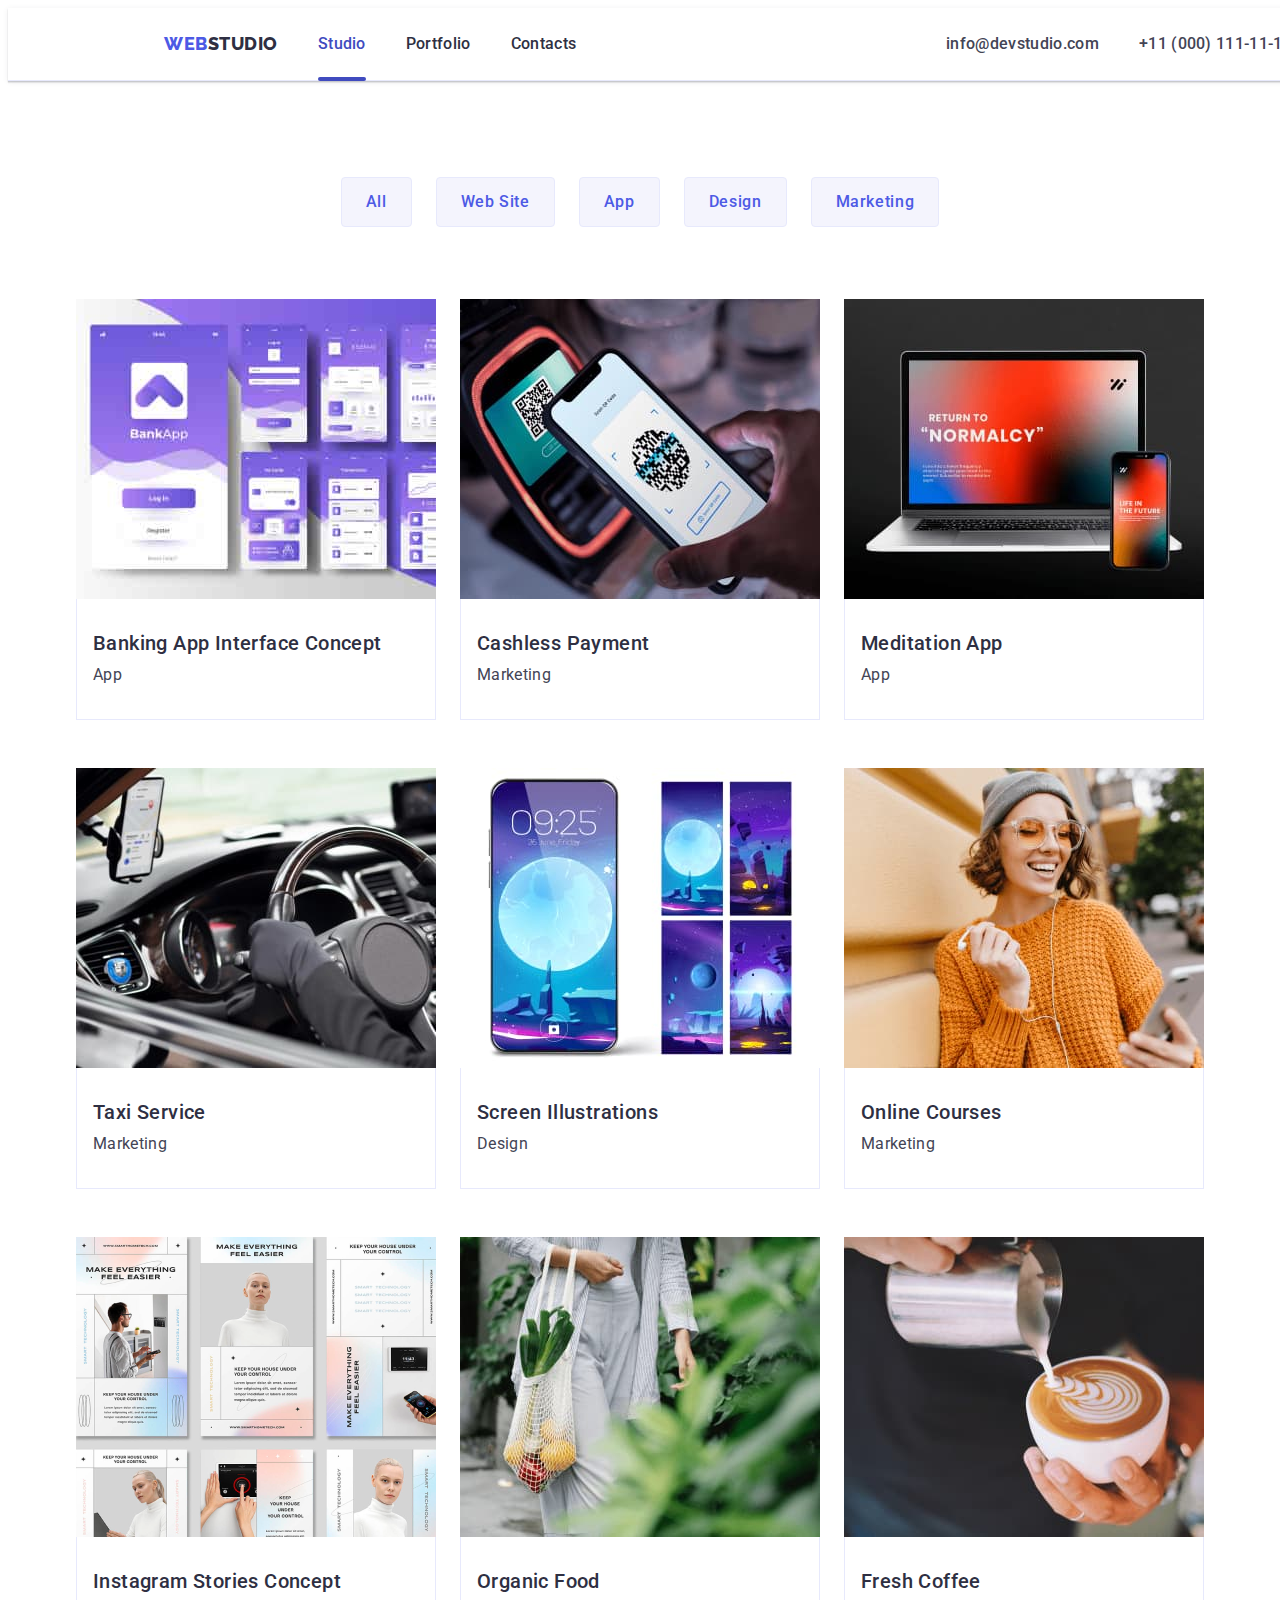
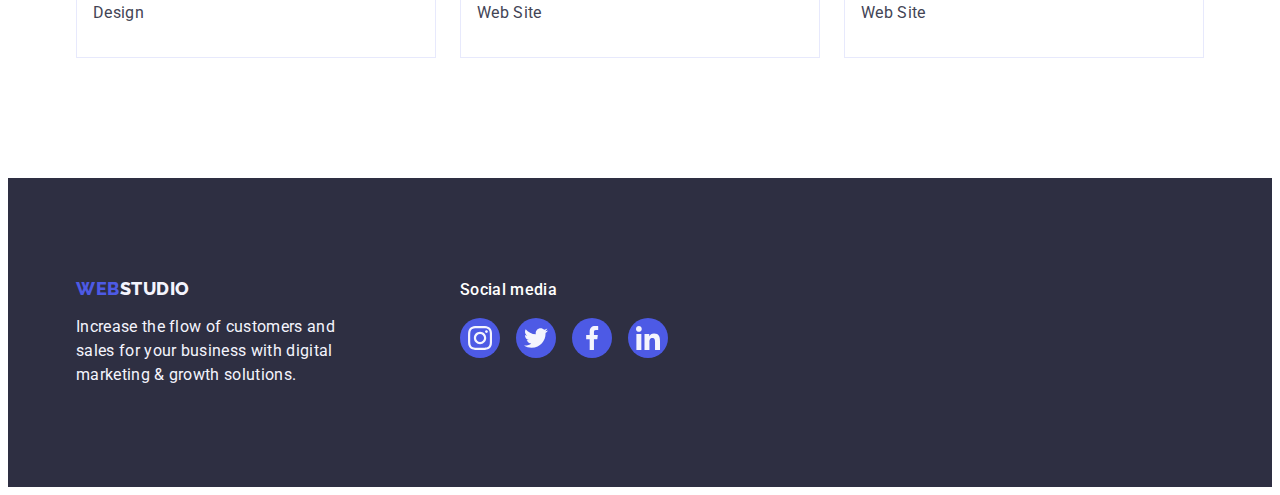
==== portfolio.html @ 6a7ecd93 "Initial commit" ====
<!-- @format -->

<!DOCTYPE html>
<html lang="en">
  <head>
    <meta charset="UTF-8" />
    <meta name="viewport" content="width=device-width, initial-scale=1.0" />
    <title>WEBSTUDIO</title>

    <link rel="preconnect" href="https://fonts.googleapis.com" />
    <link rel="preconnect" href="https://fonts.gstatic.com" crossorigin />
    <link
      href="https://fonts.googleapis.com/css2?family=Raleway:wght@700&family=Roboto:wght@400;500;700;900&display=swap"
      rel="stylesheet"
    />

    <link rel="stylesheet" href="./css/styles.css" />
  </head>

  <body class="project">
    <header class="top-head">
      <!-- LOGO -->
      <div class="topdiv container">
        <nav class="navig">
          <a class="logo link first-logo" href="./index.html">
            Web<span class="logo-studio-dark">Studio</span>
          </a>

          <ul class="list top-line">
            <li>
              <a class="index link top cls-link abs-link" href="./index.html"
                >Studio</a
              >
            </li>
            <li>
              <a class="index link top cls-link" href="./portfolio.html"
                >Portfolio</a
              >
            </li>
            <li><a class="index link top cls-link" href="">Contacts</a></li>
          </ul>
        </nav>
        <address class="add">
          <ul class="list top-line">
            <li>
              <a
                class="contact link top cls-link"
                href="mailto:info@devstudio.com"
                >info@devstudio.com</a
              >
            </li>
            <li>
              <a class="contact link top cls-link" href="tel:+110001111111"
                >+11 (000) 111-11-11</a
              >
            </li>
          </ul>
        </address>
      </div>
    </header>

    <!-- FILTERS -->
    <main>
      <section class="section portf-section">
        <div class="container">
          <h1 class="visually-hidden">EXPLORE US</h1>
          <ul class="list main-list">
            <li>
              <button class="firstbtn main-btn btn-all btn-menu" type="button">
                All
              </button>
            </li>
            <li>
              <button class="firstbtn main-btn btn-all btn-menu" type="button">
                Web Site
              </button>
            </li>
            <li>
              <button class="firstbtn main-btn btn-all btn-menu" type="button">
                App
              </button>
            </li>
            <li>
              <button class="firstbtn main-btn btn-all btn-menu" type="button">
                Design
              </button>
            </li>
            <li>
              <button class="firstbtn main-btn btn-all btn-menu" type="button">
                Marketing
              </button>
            </li>
          </ul>

          <!-- ROW1 -->

          <ul class="list card-list">
            <li class="card-element">
              <a href="" class="link portf-link">
                <div class="card-container">
                  <img
                    src="./images/img4.jpg"
                    alt="Banking Interface"
                    width="360"
                  />
                  <p class="app-storage">
                    14 Stylish and User-Friendly App Design Concepts · Task
                    Manager App · Calorie Tracker App · Exotic Fruit Ecommerce
                    App · Cloud Storage App
                  </p>
                </div>
                <div class="app">
                  <h2 class="titlefour card-title">
                    Banking App Interface Concept
                  </h2>
                  <p class="firsttitle">App</p>
                </div>
              </a>
            </li>
            <li class="card-element">
              <a href="" class="link portf-link">
                <div class="card-container">
                  <img src="./images/img5.jpg" alt="Payment" width="360" />
                  <p class="app-storage">
                    14 Stylish and User-Friendly App Design Concepts · Task
                    Manager App · Calorie Tracker App · Exotic Fruit Ecommerce
                    App · Cloud Storage App
                  </p>
                </div>
                <div class="app">
                  <h2 class="titlefour card-title">Cashless Payment</h2>
                  <p class="firsttitle">Marketing</p>
                </div>
              </a>
            </li>
            <li class="card-element">
              <a href="" class="link portf-link">
                <div class="card-container">
                  <img src="./images/img6.jpg" alt="App" width="360" />
                  <p class="app-storage">
                    14 Stylish and User-Friendly App Design Concepts · Task
                    Manager App · Calorie Tracker App · Exotic Fruit Ecommerce
                    App · Cloud Storage App
                  </p>
                </div>
                <div class="app">
                  <h2 class="titlefour card-title">Meditation App</h2>
                  <p class="firsttitle">App</p>
                </div>
              </a>
            </li>

            <!-- ROW2 -->

            <li class="card-element">
              <a href="" class="link portf-link">
                <div class="card-container">
                  <img src="./images/img7.jpg" alt="Taxi" width="360" />
                  <p class="app-storage">
                    14 Stylish and User-Friendly App Design Concepts · Task
                    Manager App · Calorie Tracker App · Exotic Fruit Ecommerce
                    App · Cloud Storage App
                  </p>
                </div>
                <div class="app">
                  <h2 class="titlefour card-title">Taxi Service</h2>
                  <p class="firsttitle">Marketing</p>
                </div>
              </a>
            </li>
            <li class="card-element">
              <a href="" class="link portf-link">
                <div class="card-container">
                  <img src="./images/img9.jpg" alt="Phone Screen" width="360" />
                  <p class="app-storage">
                    14 Stylish and User-Friendly App Design Concepts · Task
                    Manager App · Calorie Tracker App · Exotic Fruit Ecommerce
                    App · Cloud Storage App
                  </p>
                </div>
                <div class="app">
                  <h2 class="titlefour card-title">Screen Illustrations</h2>
                  <p class="firsttitle">Design</p>
                </div>
              </a>
            </li>
            <li class="card-element">
              <a href="" class="link portf-link">
                <div class="card-container">
                  <img
                    src="./images/img10.jpg"
                    alt="Online Courses"
                    width="360"
                  />
                  <p class="app-storage">
                    14 Stylish and User-Friendly App Design Concepts · Task
                    Manager App · Calorie Tracker App · Exotic Fruit Ecommerce
                    App · Cloud Storage App
                  </p>
                </div>

                <div class="app">
                  <h2 class="titlefour card-title">Online Courses</h2>
                  <p class="firsttitle">Marketing</p>
                </div>
              </a>
            </li>

            <!-- ROW3 -->

            <li class="card-element">
              <a href="" class="link portf-link">
                <div class="card-container">
                  <img
                    src="./images/img14.jpg"
                    alt="Instagram Stories"
                    width="360"
                  />
                  <p class="app-storage">
                    14 Stylish and User-Friendly App Design Concepts · Task
                    Manager App · Calorie Tracker App · Exotic Fruit Ecommerce
                    App · Cloud Storage App
                  </p>
                </div>
                <div class="app">
                  <h2 class="titlefour card-title">
                    Instagram Stories Concept
                  </h2>
                  <p class="firsttitle">Design</p>
                </div>
              </a>
            </li>
            <li class="card-element">
              <a href="" class="link portf-link">
                <div class="card-container">
                  <img
                    src="./images/img12.jpg"
                    alt="Organic Food"
                    width="360"
                  />
                  <p class="app-storage">
                    14 Stylish and User-Friendly App Design Concepts · Task
                    Manager App · Calorie Tracker App · Exotic Fruit Ecommerce
                    App · Cloud Storage App
                  </p>
                </div>
                <div class="app">
                  <h2 class="titlefour card-title">Organic Food</h2>
                  <p class="firsttitle">Web Site</p>
                </div>
              </a>
            </li>
            <li class="card-element">
              <a href="" class="link portf-link">
                <div class="card-container">
                  <img src="./images/img13.jpg" alt="Coffee" width="360" />
                  <p class="app-storage">
                    14 Stylish and User-Friendly App Design Concepts · Task
                    Manager App · Calorie Tracker App · Exotic Fruit Ecommerce
                    App · Cloud Storage App
                  </p>
                </div>
                <div class="app">
                  <h2 class="titlefour card-title">Fresh Coffee</h2>
                  <p class="firsttitle">Web Site</p>
                </div>
              </a>
            </li>
          </ul>
        </div>
      </section>
    </main>

    <footer class="lastpart">
      <div class="foot-div container">
        <div class="footer-div-logo">
          <a class="logo link logo-st" href="./index.html">
            Web<span class="logoc">Studio</span>
          </a>
          <p class="description last-description">
            Increase the flow of customers and sales for your business with
            digital marketing & growth solutions.
          </p>
        </div>

        <div class="soc-media-div">
          <p class="scp">Social media</p>
          <ul class="ul-div-class">
            <li class="last-element-div">
              <a href="" class="last-link">
                <svg width="24" height="24" class="firstredsocial">
                  <use href="./images/icons.svg#instagram"></use>
                </svg>
              </a>
            </li>

            <li class="last-element-div">
              <a href="" class="last-link">
                <svg width="24" height="24" class="firstredsocial">
                  <use href="./images/icons.svg#twitter"></use>
                </svg>
              </a>
            </li>

            <li class="last-element-div">
              <a href="" class="last-link">
                <svg width="24" height="24" class="firstredsocial">
                  <use href="./images/icons.svg#facebook"></use>
                </svg>
              </a>
            </li>

            <li class="last-element-div">
              <a href="" class="last-link">
                <svg width="24" height="24" class="firstredsocial">
                  <use href="./images/icons.svg#linkedin"></use>
                </svg>
              </a>
            </li>
          </ul>
        </div>
      </div>
    </footer>
  </body>
</html>
---- css/styles.css ----
*,
*::before,
*::after {
    box-sizing: border-box;
}


body {
    font-family: "Roboto", sans-serif;
    color: #434455;
    background-color: var(--brand-color);
}

p {
    margin: 0;
}

h2 {
    margin: 0;
}

div {

    display: block;
}

ul {

    padding: 0%;
    margin: 0;
}
.navig {
    display: flex;
    margin: 0px;
    padding: 0px;
    align-items: center;
    gap: 40px;

}

.cls-link {

    color:#2e2f42;
    text-decoration: none;
    font-size: 16px;
    font-weight: 500;
    line-height: 1.5em;
    transition: color 250ms cubic-bezier(0.4, 0, 0.2, 1);
    

}

.cls-link:hover,
.cls-link:focus {
    color:#404bbf;
}


.cls-link {

    display:inline-block;
    padding: 24px 0;
}
.topdiv {

    display: flex;
    justify-content: space-between;

}

.first-button {
    display: block;
    align-items: center;
    gap: 10px;
    min-width: 169px;
    height: 56px;
    border: none;
    background-color: var(--button-color);
    border-radius: 4px;
    cursor: pointer;
    margin: 0 auto;
    transition: background-color 250ms cubic-bezier(0.4, 0, 0.2, 1);
}

.top-head {
    border-bottom: 1px solid #e7e9fc;

    box-shadow: 0px 2px 1px rgba(46, 47, 66, 0.08),
        0px 1px 1px rgba(46, 47, 66, 0.16),
        0px 1px 6px rgba(46, 47, 66, 0.08);
    width: 1440px;
    flex-shrink: 0;
}

.top-line {
    display: flex;
    justify-content: space-between;
    gap: 40px;
}

img {
    display: block;
}

:root {
    --brand-color: #FFFFFFFF;
    --blue: #4d5ae5;
    --dark-blue: #2e2f42;
    --more-blue: #434455;
    --light-color: #F4F4FD;
    --button-color: #4d5ae5;
    --main-button: #e7e9fc;
    --link-color: #8e8f99;
}

.container {

    width: 1158px;
    margin: 0 auto;
    padding: 0 15px;

}



.logo {
    font-family: "Raleway", sans-serif;
    font-weight: 800;
    font-size: 18px;
    line-height: 1.17;
    letter-spacing: 0.03em;
    text-transform: uppercase;
    color: var(--blue);


}


.link {
    text-decoration: none;
    display: block;
    
}

.link:hover {
    box-shadow: 0px 1px 6px rgba(46, 47, 66, 0.08), 0px 1px 1px rgba(46, 47, 66, 0.16), 0px 2px 1px rgba(46, 47, 66, 0.08);
}

.link:focus {
    box-shadow: 0px 1px 6px rgba(46, 47, 66, 0.08), 0px 1px 1px rgba(46, 47, 66, 0.16), 0px 2px 1px rgba(46, 47, 66, 0.08);
}

.logo-studio-dark {
    color: var(--dark-blue);
}

.list {

    list-style: none;
}

.contact {
    font-style: normal;
    transition: color 250ms cubic-bezier(0.4, 0, 0.2, 1);
}

.contacts {
    font-style: normal;
}

.contacts {
    line-height: 1.5;
    letter-spacing: 0.02em;
    color: var(--more-blue);
    font-style: normal;
}

.index {
    font-weight: 500;
    font-size: 16px;
    line-height: 1.5;
    letter-spacing: 0.02em;
    color: var(--dark-blue);
    text-decoration: none;
    
}

.index:hover {
    color: #404bbf;
}

.index:focus {
    color: #404bbf;
}

.contact {
    color: var(--more-blue);
    line-height: 1.5;
    letter-spacing: 0.02em;
}

.contact:hover {
    color: #404bbf;
}

.contact:focus {
    color: #404bbf;
}

.first {
    color: var(--dark-blue);
    background-color: var(--dark-blue);
    padding: 188px 0;
    width: 1440px;
    height: 600px;
    flex-shrink: 0;
    align-items: center;

}

.title {
    font-size: 56px;
    line-height: 1.07;
    text-align: center;
    letter-spacing: 0.02em;
    color: #ffffff;

}

.section-title {

    max-width: 496px;
    margin: 0 auto;
    padding-bottom: 48px;

}

.btn {

    font-family: "Roboto", sans-serif;
    font-weight: 500;
    font-size: 16px;
    line-height: 1.5;
    letter-spacing: 0.04em;
    color: #ffffff;

}

.btn:hover {
    background-color: #404bbf;
}

.btn:focus {
    background-color: #404bbf;
}

.btn {
    cursor: pointer;
}

.titlefour {
    font-weight: 500;
    font-size: 20px;
    line-height: 1.2;
    letter-spacing: 0.02em;
    color: var(--dark-blue);
}

.firsttitle {
    line-height: 1.5;
    letter-spacing: 0.02em;
    font-size: 16px;
}

.titleh {
    font-size: 36px;
    line-height: 1.11;
    text-align: center;
    letter-spacing: 0.02em;
    text-transform: capitalize;
    color: var(--dark-blue);
}


.lastsection {
    background-color: #F4F4FD;
}

.team {
    font-size: 36px;
    line-height: 1.11;
    text-align: center;
    letter-spacing: 0.02em;
    text-transform: capitalize;
    color: var(--dark-blue);
}

.ord {
    background-color: #FFFFFFFF;
}

.lastpart {
    background-color: var(--dark-blue);
    padding: 100px 0;
}

.description {
    line-height: 1.5;
    color: var(--light-color);
    letter-spacing: 0.02em;
}

.custom-class {
    font-weight: 500;
    font-size: 20px;
    line-height: 1.2;
    letter-spacing: 0.02em;
    color: var(--dark-blue);
}

.teamp {
    background-color: #FFFFFFFF;
}

.firsttitle {
    color: var(--more-blue)
}

.logoc {
    color: #f4f4fd;
}

.firstbtn {
    font-family: "Roboto", sans-serif;
    font-weight: 500;
    font-size: 16px;
    line-height: 1.5;
    letter-spacing: 0.04em;
    color: var(--button-color);
    background-color: var(--light-color);
}

.firstbtn:hover {
    color: #FFFFFFFF;
    background-color: #404bbf;
}

.firstbtn:focus {
    color: #FFFFFFFF;
    background-color: #404bbf;
}

.firstbtn {
    cursor: pointer;
}

.first-row {
    padding-top: 120px;
    padding-bottom: 120px;
}

.hidden-title {
    visibility: hidden;
    height: 1px;
    overflow: hidden;
    position: absolute;
    white-space: nowrap;
    width: 1px;
}

.first-row-list {
    display: flex;
    gap: 24px;
}



.title-first-element {
    margin-bottom: 8px;
}

.third-section {
    padding-bottom: 120px;
}

.title-second-element {
    margin-bottom: 72px;
}

.second-row-list {
    display: flex;
    gap: 24px;
}



.last-row {
    display: flex;
    padding: 120px 0;
}

.last-title {
    margin-bottom: 72px;
}

.last-list {
    display: flex;
    gap: 24px;
}

.last-element {

    border-top-left-radius: 0px;
    border-top-right-radius: 0px;
    border-bottom-right-radius: 4px;
    border-bottom-left-radius: 4px;
    box-shadow: 0px 1px 6px rgba(46, 47, 66, 0.08), 0px 1px 1px rgba(46, 47, 66, 0.16), 0px 2px 1px rgba(46, 47, 66, 0.08);
}

.first-name {
    padding: 32px 0;
}

.title-name {
    text-align: center;
    margin-bottom: 8px;
}

.job {
    text-align: center;
}

.logo-st {
    display: inline-block;
    margin-bottom: 16px;
    margin-right: 76px;
    
}

.last-description {
    font-size: 16px;
    line-height: 1.5;
    letter-spacing: 0.32px;
    max-width: 264px;
    font-weight: 400px;
    line-height: 1.5;
}


.portf-section {
    padding-top: 96px;
    padding-bottom: 120px;
}

.main-list {
    display: flex;
    justify-content: center;
    gap: 24px;
    margin-bottom: 72px;
}

.main-btn {
    border: 1px solid var(--main-button);
    border-radius: 4px;
    padding: 12px 24px;
}

.main-btn:hover {
    border: 1px solid transparent;
}

.main-btn:focus {
    border: 1px solid transparent;

}

.card-list {
    display: flex;
    flex-wrap: wrap;
    column-gap: 24px;
    row-gap: 48px;
    padding: 0%;
}



.app {
    padding: 32px 16px;
    border: 1px solid #e7e9fc;
    border-top: none;
}

.card-title {
    margin-bottom: 8px;
}





.visually-hidden {
    position: absolute;
    width: 1px;
    height: 1px;
    margin: -1px;
    border: 0;
    padding: 0;
    white-space: nowrap;
    clip-path: inset(100%);
    clip: rect(0 0 0 0);
    overflow: hidden;
}

.last-element {
    width: 100%;
    min-width: 264px;
}

.heroi {
    background-image: linear-gradient(rgba(46, 47, 66, 0.7), rgba(46, 47, 66, 0.7)), url(../images/img15.jpg);
    max-width: 1440px;
    background-repeat: no-repeat;
    background-position: center;
    background-size: cover;
}

.btn-all:hover {

    box-shadow: 0px 3px 1px rgba(0, 0, 0, 0.1), 0px 2px 1px rgba(0, 0, 0, 0.08), 0px 2px 2px rgba(0, 0, 0, 0.12);

}

.btn-all:focus {

    box-shadow: 0px 3px 1px rgba(0, 0, 0, 0.1), 0px 2px 1px rgba(0, 0, 0, 0.08), 0px 2px 2px rgba(0, 0, 0, 0.12);
}

.ant {

    display: flex;
    align-items: center;
    justify-content: center;
    height: 112px;
    background-color: #f4f4fd;
    border-radius: 4px;
    margin-bottom: 8px;
}

.social {

    display: flex;
    justify-content: center;
    gap: 24px;

}

.insta {
    width: 40px;
    height: 40px;
}

.instagr {
    width: 100%;
    height: 100%;
    background-color: var(--button-color);
    border-radius: 50%;
    display: flex;
    align-items: center;
    justify-content: center;
    gap: 24px;
    transition: background-color 250ms cubic-bezier(0.4, 0, 0.2, 1);
}

.instagr:hover {
    background-color: #404bbf;
}

.instagr:focus {
    background-color: #404bbf;
}

.firstred {
    fill: var(--light-color);

}

.social {
    list-style: none;
    padding-inline-start: 0%;
}

.custom-class {
    padding-top: 120px;
    padding-bottom: 120px;
}

.title-cust {
    font-size: 36px;
    line-height: 1.11;
    color: var(--dark-blue);
    margin-bottom: 72px;
    text-align: center;
}

.list-cust {
    display: flex;
    gap: 24px;
    list-style-type: none;
    height: 88px;
    padding: 0%;

}



.link-customer {
    width: 100%;
    height: 100%;
    border: 1px solid #8e8f99;
    border-radius: 4px;
    display: flex;
    align-items: center;
    justify-content: center;
    color: var(--link-color);
    transition: border-color 250ms cubic-bezier(0.4, 0, 0.2, 1), color 250ms cubic-bezier(0.4, 0, 0.2, 1);
}

.link-customer:hover {
    border-color: #404bbf;
    color: #404bbf;
}

.link-customer:focus {
    border-color: #404bbf;
    color: #404bbf;
}

.icon-class {
    fill: currentColor;
}

.section-five-list {
    width: calc((100% - 120px) / 6);
}

.foot-div {

    display: flex;
    align-items: baseline;

}

.footer-div-logo {

    margin-right: 120px;
    flex-direction: column;
    display: inline-block;
}

.scp {
    margin-bottom: 16px;
    font-family: Roboto;
    font-size: 16px;
    font-style: normal;
    font-weight: 500;
    line-height: 1.5;
    letter-spacing: 0.02em;
    color: var(--brand-color);

}

.ul-div-class {
    display: flex;
    gap: 16px;
    justify-content: center;
    list-style-type: none;

}

.last-element-div {
    width: 40px;
    height: 40px;
}

.last-link {
    width: 100%;
    height: 100%;
    background-color: var(--button-color);
    border-radius: 50%;
    display: flex;
    align-items: center;
    justify-content: center;
    transition: background-color 250ms cubic-bezier(0.4, 0, 0.2, 1);

}

.last-link:hover {
    background-color: #31d0aa;
}

.last-link:focus {
    background-color: #31d0aa;
}

.firstredsocial {
    fill: var(--light-color);
    display: flex;
    align-items: center;
    justify-content: center;
    padding-inline-end: 0%;

}

.modal-cls {

    position: fixed;
    top: 0;
    left: 0;
    height: 100%;
    width: 100%;
    background-color: rgba(46, 47, 66, 0.4);
    transition: opacity 250ms cubic-bezier(0.4, 0, 0.2, 1), visibility 250ms cubic-bezier(0.4, 0, 0.2, 1);
}


.is-hidden {

    opacity: 0;
    visibility: hidden;
    pointer-events: none;
}

.modal-wind {

    position: absolute;
    top: 50%;
    left: 50%;
    transform: translate(-50%, -50%) scale(1);
    width: 408px;
    min-height: 584px;
    background: #fcfcfc;
    box-shadow: 0px 1px 1px rgba( 0, 0, 0, 0.14), 0px 1px 3px rgba(0, 0, 0, 0.12), 0px 2px 1px rgba(0, 0, 0, 0.2);
    border-radius: 4px;
    transition: transform 250ms cubic-bezier(0.4, 0, 0.2, 1);
}

.modal-btn {

    position: absolute;
    top: 24px;
    right: 24px;
    width: 24px;
    height: 24px;
    border-radius: 50%;
    display: flex;
    align-items: center;
    justify-content: center;
    background-color: #e7e9fc;
    border: 1px solid rgba(0, 0, 0, 0.1);
    padding: 0;
    cursor: pointer;
    transition: background-color 250ms cubic-bezier(0.4, 0, 0.2, 1), border 250ms cubic-bezier(0.4, 0, 0.2, 1);
}

.modal-btn:hover {
background-color: #404bbf;
    border:none;
    fill: #ffffff;

}

.modal-btn:focus {

    background-color: #404bbf;
    border: none;
    fill: #ffffff;
}

.close {
    transition: fill 250ms cubic-bezier(0.4, 0, 0.2, 1);
}



.abs-link {

    color:#404bbf;
    position: relative;
}

.abs-link::after {

    content: "";
    position: absolute;
    left: 0;
    bottom: -1px;
    height: 4px;
    width: 100%;
    background-color: #404bbf;
    border-radius: 2px;
    

}

.port-link {

    position: relative;
    color: #404bbf;
}

.port-link::after{

    content: "";
    position: absolute;
    left: 0;
    bottom: -1px;
    height: 4px;
    background-color: #404bbf;
    border-radius: 2px;
    transition: color 250ms cubic-bezier(0.4, 0, 0.2, 1);
}

button {
    margin: 0;
}

.md-sv {

    transition: fill 250ms cubic-bezier(0.4, 0, 0.2, 1);

}

.btn-menu {

    transition: color 250ms cubic-bezier(0.4, 0, 0.2, 1), background-color 250ms cubic-bezier(0.4, 0, 0.2, 1), border-color 250ms cubic-bezier(0.4, 0, 0.2, 1), box-shadow 250ms cubic-bezier(0.4, 0, 0.2, 1);
}

.port-link {

    transition: box-shadow 250ms cubic-bezier(0.4, 0, 0.2, 1);
}

.first-link-portf {

    transition: color 250ms cubic-bezier(0.4, 0, 0.2, 1);
}

.card-container {

    position: relative;
    overflow: hidden;
}

.app-storage {

    position: absolute;
    top: 0;
    font-size: 16px;
    line-height: 1.5em;
    letter-spacing: 0.02em;
    color: var(--light-color);
    padding: 40px 32px;
    background-color: #4d5ae5;
    width: 100%;
    height: 100%;
    transform: translateY(100%);
    transition: transform 250ms cubic-bezier(0.4, 0, 0.2, 1);
}

.portf-link:hover .app-storage {

    transform: translateY(0);
}
.portf-link:focus .app-storage {
    
    transform: translateY(0);
}

img {

    overflow-clip-margin: content-box;
    overflow: clip;
}

.portf-link {

    transition: box-shadow 250ms cubic-bezier(0.4, 0, 0.2, 1);
}
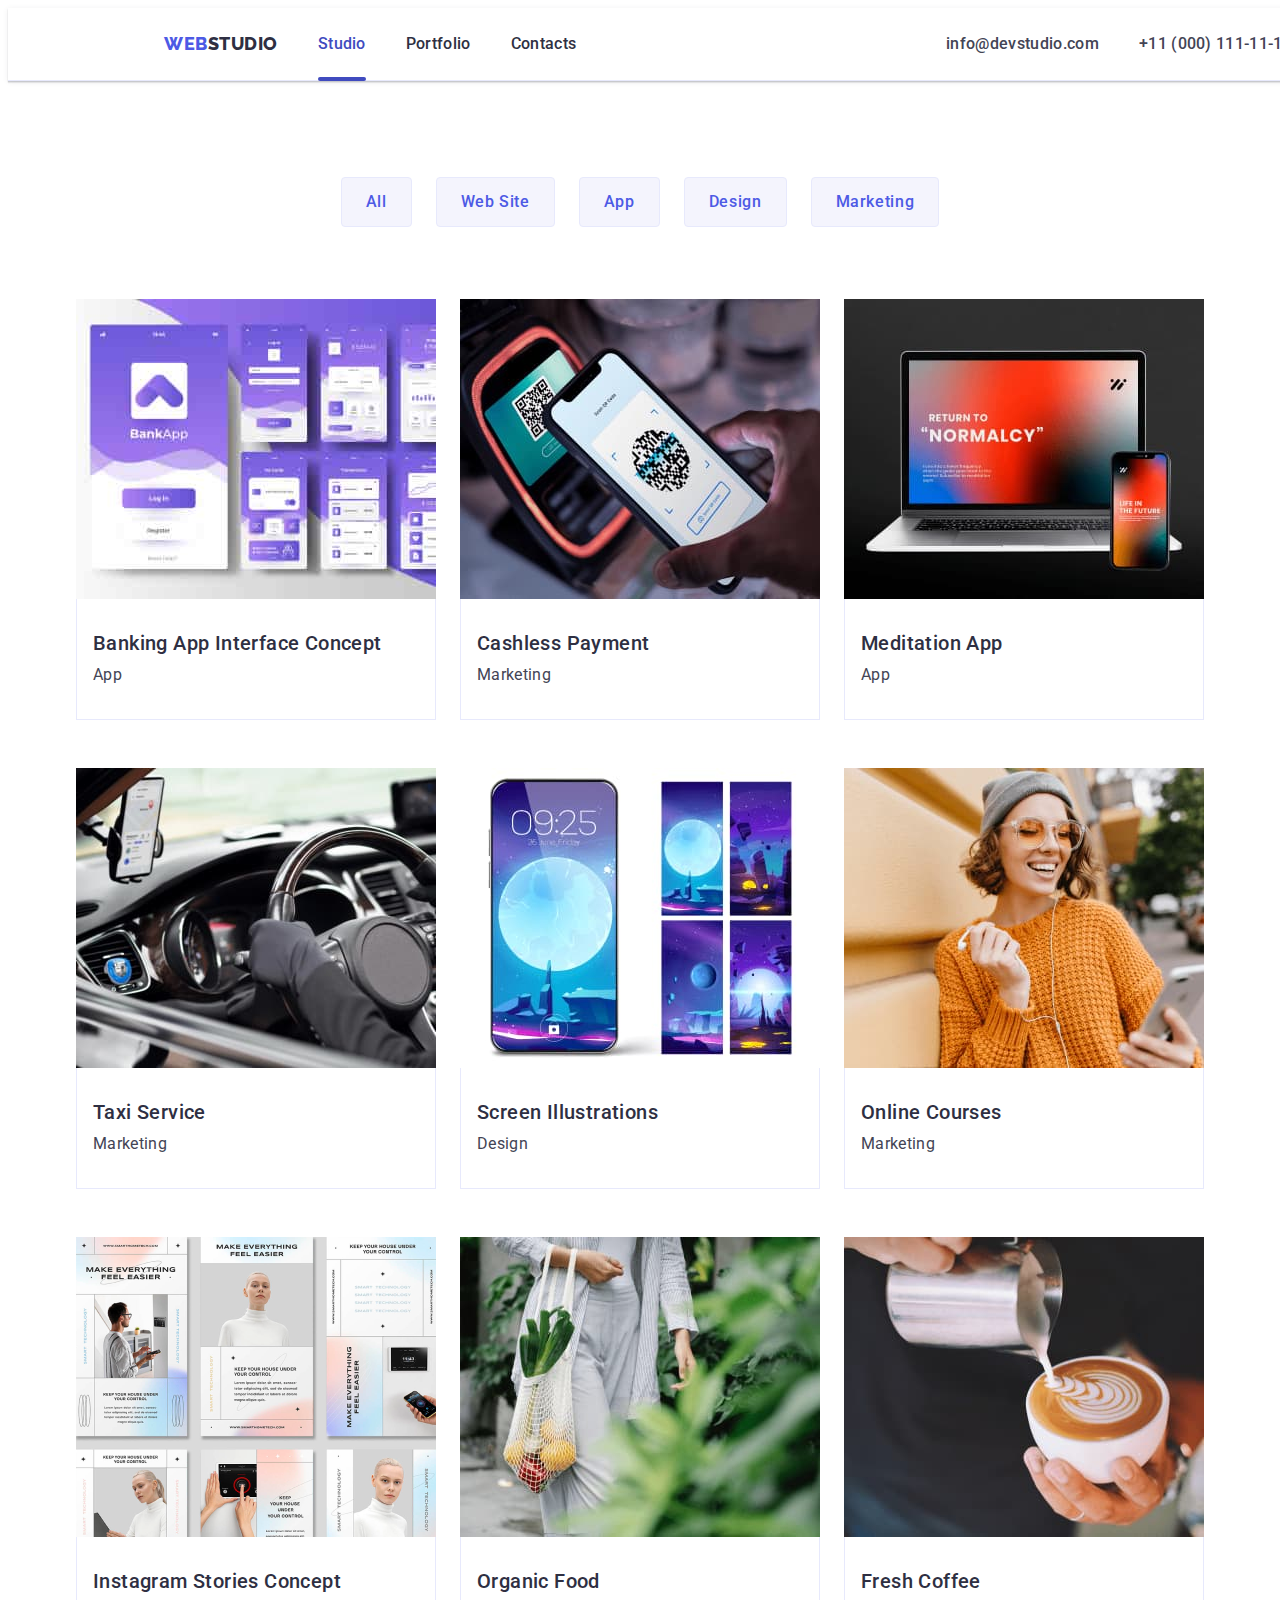
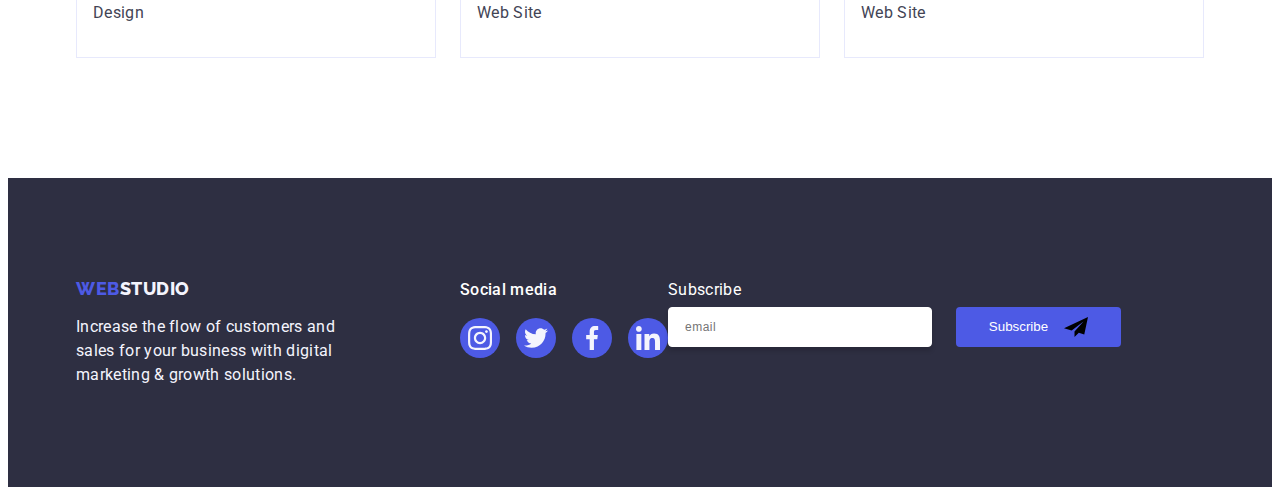
==== commit aaf6112a: ":)" ====
--- a/portfolio.html
+++ b/portfolio.html
@@ -319,6 +319,30 @@
             </li>
           </ul>
         </div>
+        <div class="form-div">
+          <p class="sbsc">Subscribe</p>
+          <form
+            class="subs-class"
+            name="signup_form"
+            autocomplete="on"
+            novalidate
+          >
+            <label class="lbl">
+              <input
+                type="email"
+                name="email"
+                placeholder="email"
+                class="placeh"
+              />
+            </label>
+            <button type="submit" class="btn-subscribe">
+              Subscribe
+              <svg width="24" height="24" class="subs-logo">
+                <use href="./images/icons.svg#airplane"></use>
+              </svg>
+            </button>
+          </form>
+        </div>
       </div>
     </footer>
   </body>
--- a/css/styles.css
+++ b/css/styles.css
@@ -885,4 +885,58 @@
 .portf-link {
 
     transition: box-shadow 250ms cubic-bezier(0.4, 0, 0.2, 1);
+}
+
+.sbsc {
+
+    margin-bottom: 16px;
+    font-weight: 500px;
+    font-size: 16px;
+    line-height: 1.5px;
+    letter-spacing: 0.02em;
+    color:#FFFFFFFF;
+}
+
+
+.subs-class {
+
+    display: flex;
+    gap: 24px;
+}
+
+.placeh {
+
+    width: 264px;
+    height: 40px;
+    border: 1px solid #ffffff;
+    background-color: #ffffff;
+    font-size: 12px;
+    line-height: 1.5;
+    letter-spacing: 0.04em;
+    padding-left: 16px;
+    box-shadow: 0 4px 4px 0px rgba(0, 0, 0, 0.15);
+    border-radius: 4px;
+    color: #ffffff;
+}
+
+.btn-subscribe {
+
+    min-width: 165px;
+    height: 40px;
+    display: flex;
+    justify-content: center;
+    align-items: center;
+    font-weight: 500px;
+    line-height: 1.5px;
+    letter-spacing: 1.5;
+    color:#ffffff;
+    cursor:pointer;
+    background-color: #4d5ae5;
+    border: none;
+    border-radius: 4px;
+}
+
+.subs-logo {
+
+    margin-left: 16px;
 }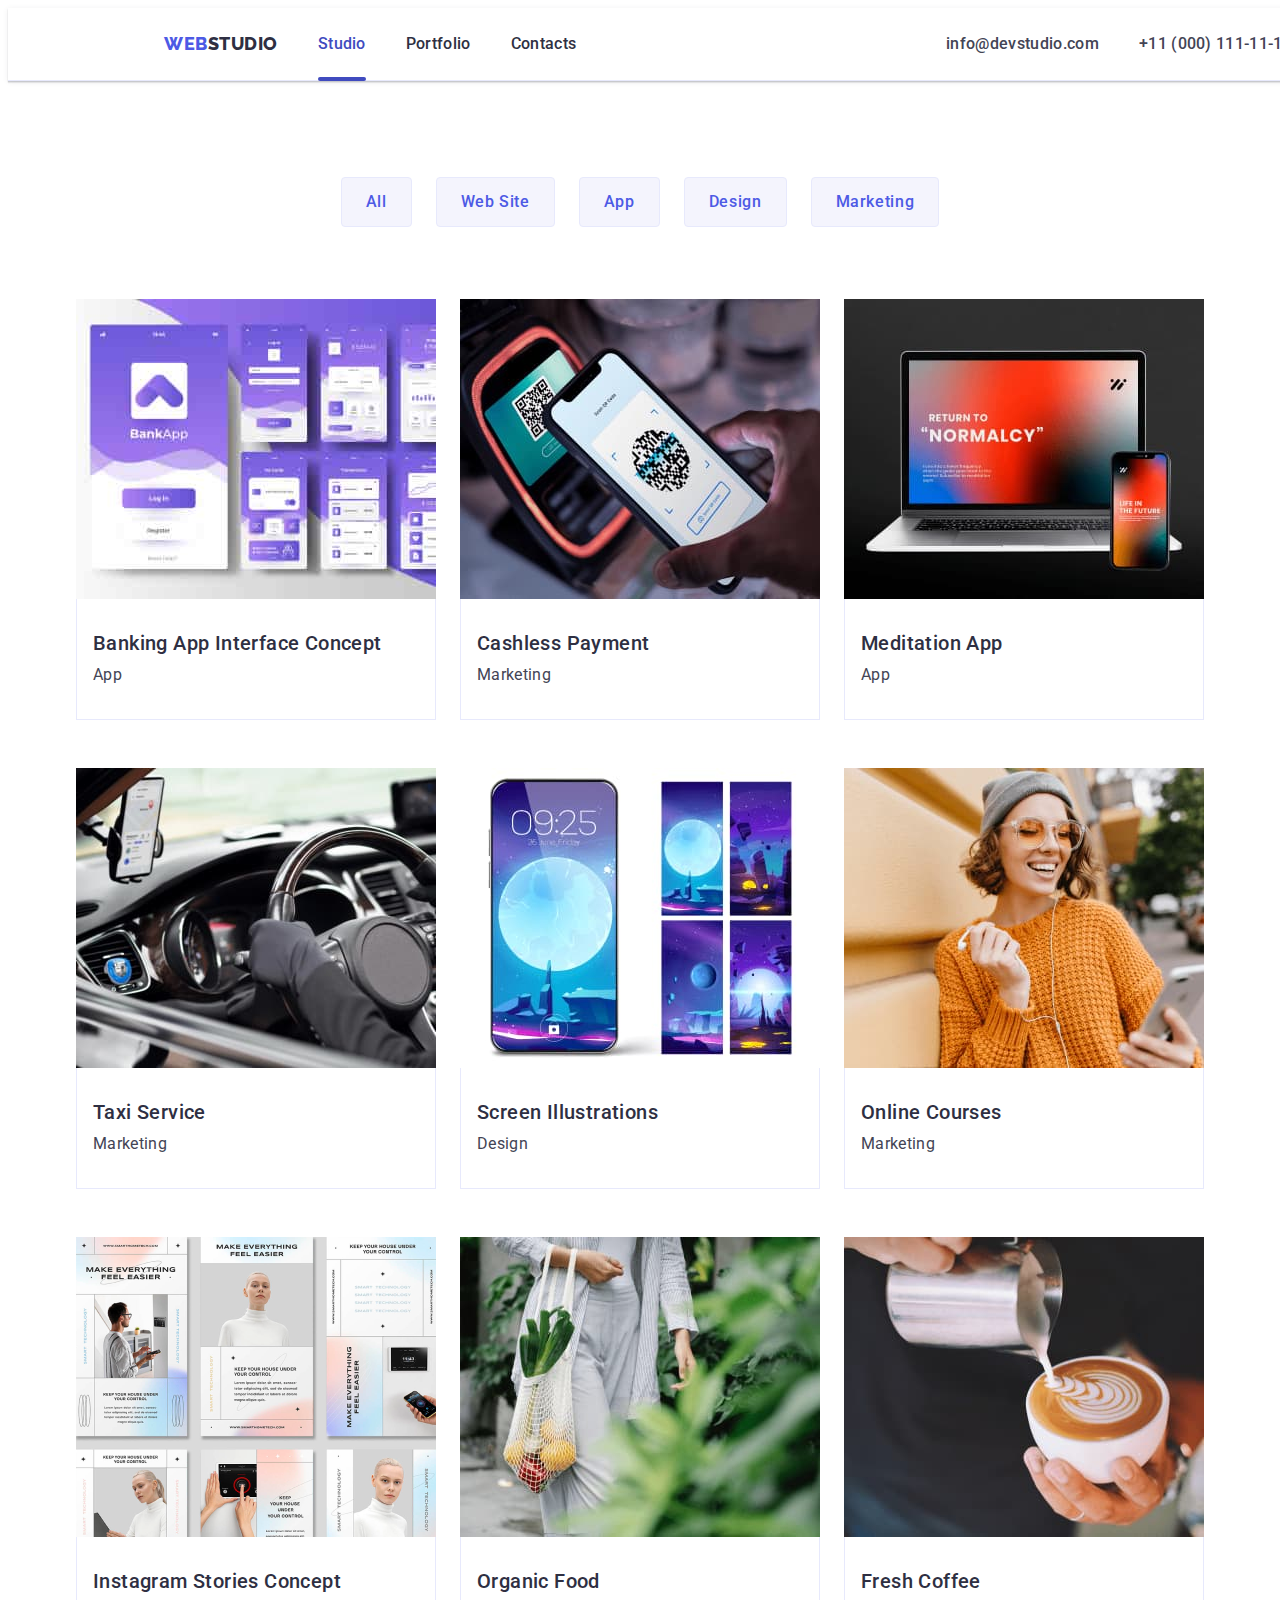
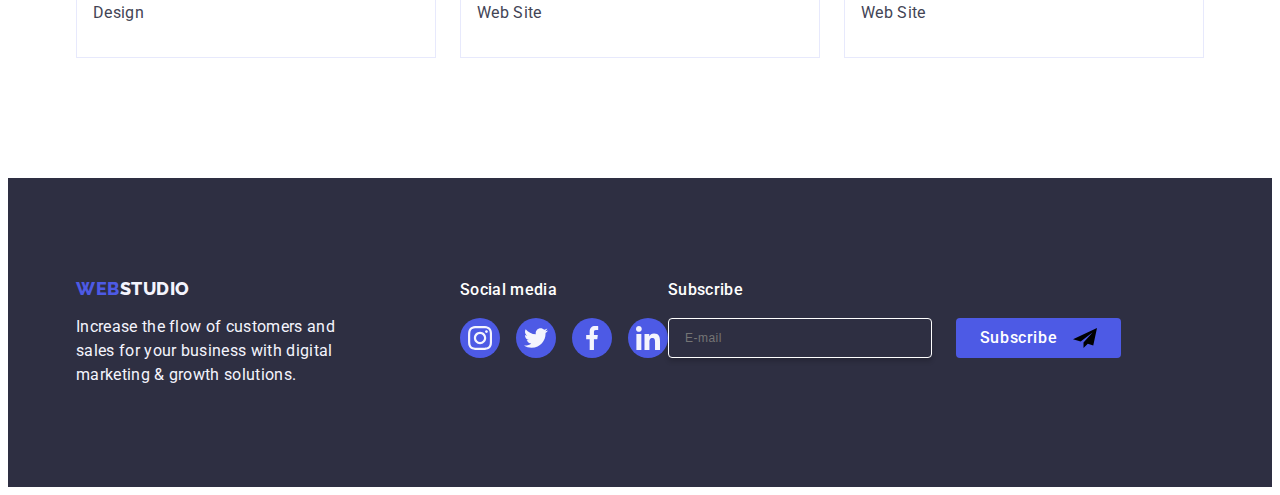
==== commit 8b0f3bc9: ":)" ====
--- a/portfolio.html
+++ b/portfolio.html
@@ -331,7 +331,7 @@
               <input
                 type="email"
                 name="email"
-                placeholder="email"
+                placeholder="E-mail"
                 class="placeh"
               />
             </label>
--- a/css/styles.css
+++ b/css/styles.css
@@ -890,9 +890,9 @@
 .sbsc {
 
     margin-bottom: 16px;
-    font-weight: 500px;
+    font-weight: 500;
     font-size: 16px;
-    line-height: 1.5px;
+    line-height: 1.5;
     letter-spacing: 0.02em;
     color:#FFFFFFFF;
 }
@@ -917,6 +917,7 @@
     box-shadow: 0 4px 4px 0px rgba(0, 0, 0, 0.15);
     border-radius: 4px;
     color: #ffffff;
+    background-color: transparent;
 }
 
 .btn-subscribe {
@@ -927,13 +928,16 @@
     justify-content: center;
     align-items: center;
     font-weight: 500px;
-    line-height: 1.5px;
-    letter-spacing: 1.5;
+    line-height: 1.5;
+    letter-spacing: 0.04em;
     color:#ffffff;
     cursor:pointer;
     background-color: #4d5ae5;
     border: none;
     border-radius: 4px;
+    font-weight: 500;
+    font-size: 16px;
+    font-family: "Roboto", sans-serif;
 }
 
 .subs-logo {
